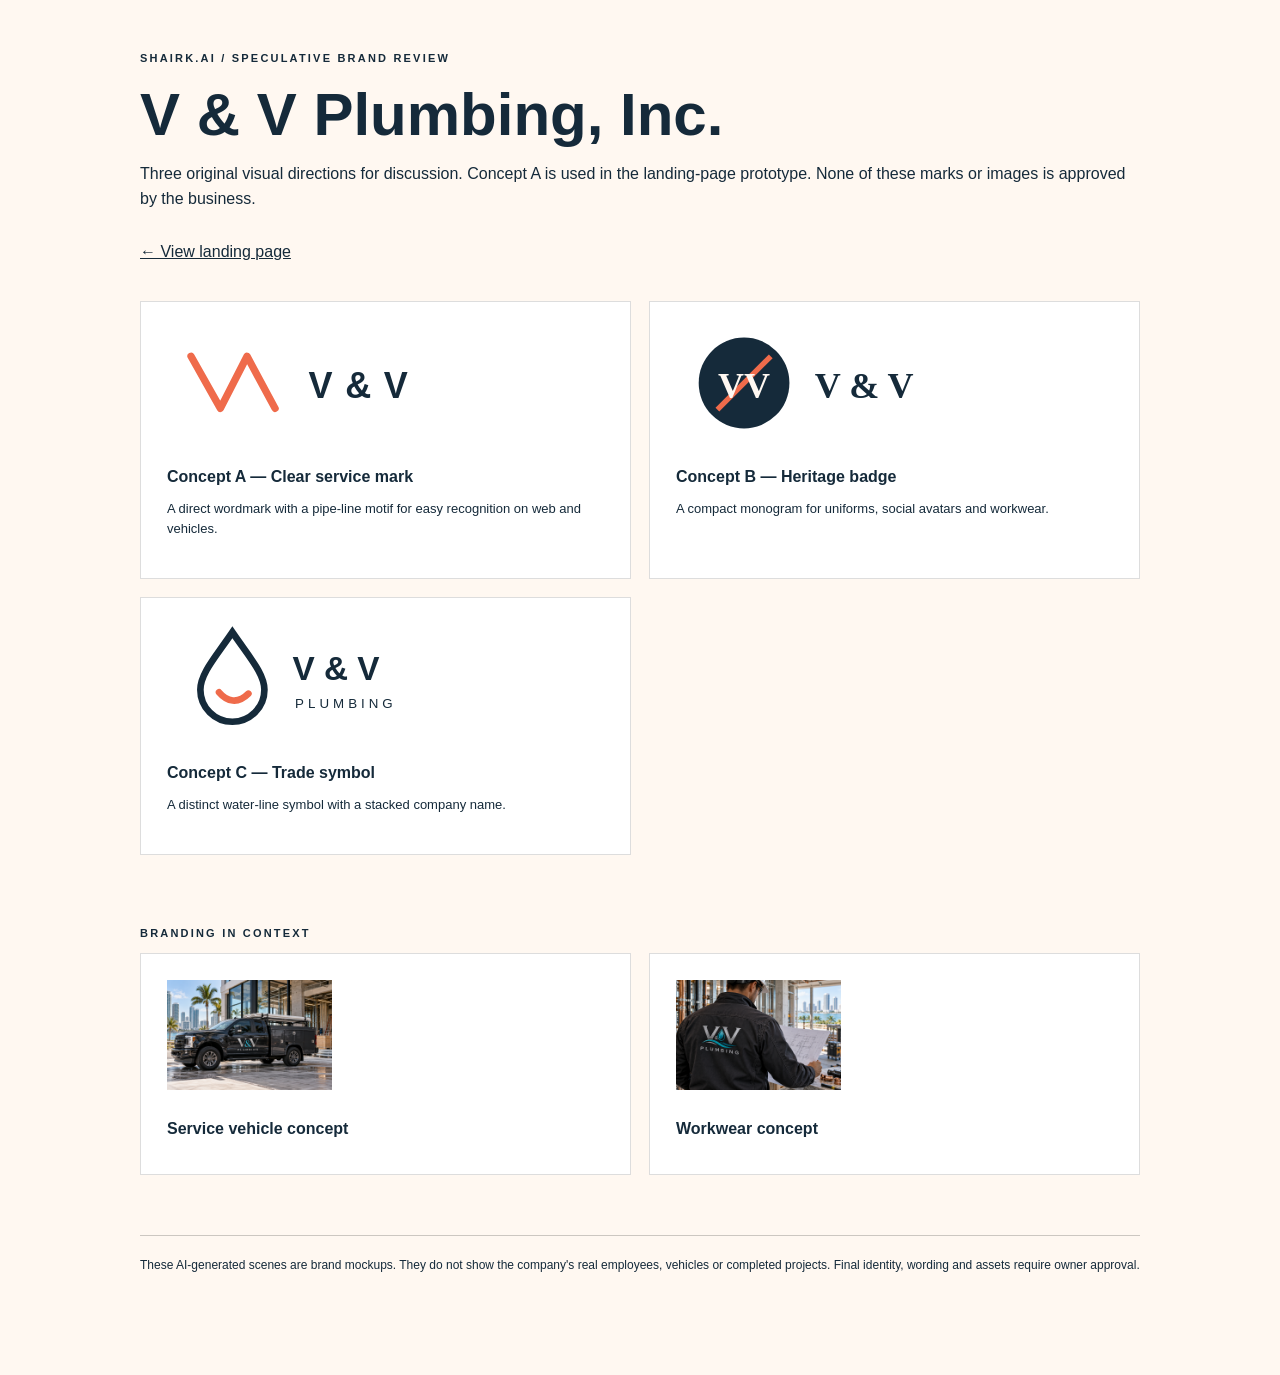
==== logo-review.html @ da131b24 "Polish brand directions and add logo review" ====
<!doctype html><html lang="en"><head><meta charset="utf-8"><meta name="viewport" content="width=device-width,initial-scale=1"><title>V &amp; V Plumbing, Inc. | Brand concept review</title><style>body{margin:0;background:#fff8f1;color:#152a3a;font-family:Arial,sans-serif}main{width:min(1000px,calc(100% - 36px));margin:50px auto 100px}.eyebrow{font-size:11px;letter-spacing:.2em;font-weight:bold}h1{font-size:clamp(34px,5vw,60px);line-height:1.05;margin:16px 0}p{line-height:1.55}a{color:inherit}.back{display:inline-block;margin:15px 0 40px}.grid{display:grid;grid-template-columns:1fr 1fr;gap:18px}.card{background:white;padding:26px;border:1px solid #0002}.card img{width:100%;height:110px;object-fit:contain;object-position:left}.card h2{font-size:16px;margin:26px 0 10px}.card p{font-size:13px}.concept-photo{width:100%;height:300px;object-fit:cover}.photos{margin-top:70px}.note{font-size:12px;border-top:1px solid #0003;padding-top:20px;margin-top:60px}@media(max-width:700px){.grid{grid-template-columns:1fr}}</style></head><body><main><p class="eyebrow">SHAIRK.AI / SPECULATIVE BRAND REVIEW</p><h1>V &amp; V Plumbing, Inc.</h1><p>Three original visual directions for discussion. Concept A is used in the landing-page prototype. None of these marks or images is approved by the business.</p><a class="back" href="/">← View landing page</a><div class="grid"><article class="card"><img src="assets/logo-concept-a.svg" alt="Clean professional wordmark"><h2>Concept A — Clear service mark</h2><p>A direct wordmark with a pipe-line motif for easy recognition on web and vehicles.</p></article><article class="card"><img src="assets/logo-concept-b.svg" alt="Monogram badge"><h2>Concept B — Heritage badge</h2><p>A compact monogram for uniforms, social avatars and workwear.</p></article><article class="card"><img src="assets/logo-concept-c.svg" alt="Water drop trade icon"><h2>Concept C — Trade symbol</h2><p>A distinct water-line symbol with a stacked company name.</p></article></div><div class="photos"><p class="eyebrow">BRANDING IN CONTEXT</p><div class="grid"><article class="card"><img class="concept-photo" src="assets/brand-vehicle.png" alt="Speculative branded service vehicle concept"><h2>Service vehicle concept</h2></article><article class="card"><img class="concept-photo" src="assets/brand-workwear.png" alt="Speculative branded workwear concept"><h2>Workwear concept</h2></article></div></div><p class="note">These AI-generated scenes are brand mockups. They do not show the company's real employees, vehicles or completed projects. Final identity, wording and assets require owner approval.</p></main></body></html>
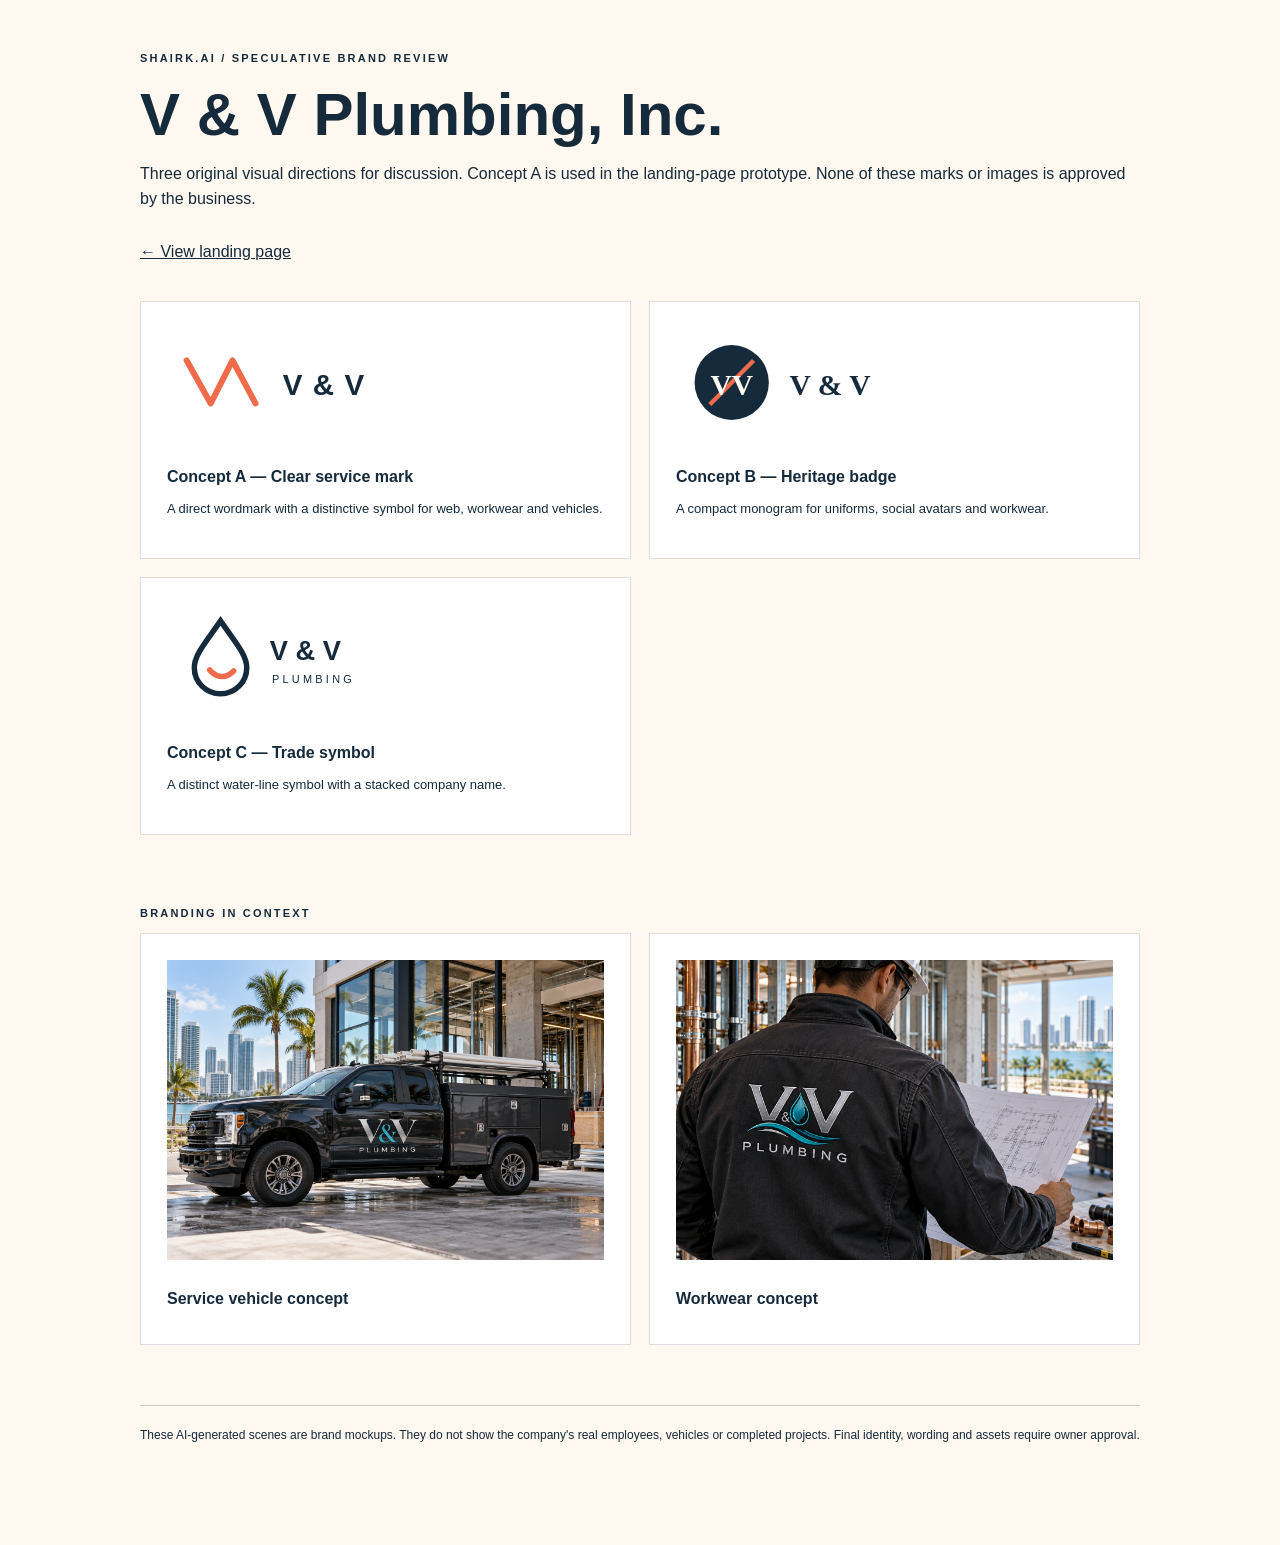
==== commit 563c0f2c: "Polish brand directions and add logo review" ====
--- a/logo-review.html
+++ b/logo-review.html
@@ -1 +1 @@
-<!doctype html><html lang="en"><head><meta charset="utf-8"><meta name="viewport" content="width=device-width,initial-scale=1"><title>V &amp; V Plumbing, Inc. | Brand concept review</title><style>body{margin:0;background:#fff8f1;color:#152a3a;font-family:Arial,sans-serif}main{width:min(1000px,calc(100% - 36px));margin:50px auto 100px}.eyebrow{font-size:11px;letter-spacing:.2em;font-weight:bold}h1{font-size:clamp(34px,5vw,60px);line-height:1.05;margin:16px 0}p{line-height:1.55}a{color:inherit}.back{display:inline-block;margin:15px 0 40px}.grid{display:grid;grid-template-columns:1fr 1fr;gap:18px}.card{background:white;padding:26px;border:1px solid #0002}.card img{width:100%;height:110px;object-fit:contain;object-position:left}.card h2{font-size:16px;margin:26px 0 10px}.card p{font-size:13px}.concept-photo{width:100%;height:300px;object-fit:cover}.photos{margin-top:70px}.note{font-size:12px;border-top:1px solid #0003;padding-top:20px;margin-top:60px}@media(max-width:700px){.grid{grid-template-columns:1fr}}</style></head><body><main><p class="eyebrow">SHAIRK.AI / SPECULATIVE BRAND REVIEW</p><h1>V &amp; V Plumbing, Inc.</h1><p>Three original visual directions for discussion. Concept A is used in the landing-page prototype. None of these marks or images is approved by the business.</p><a class="back" href="/">← View landing page</a><div class="grid"><article class="card"><img src="assets/logo-concept-a.svg" alt="Clean professional wordmark"><h2>Concept A — Clear service mark</h2><p>A direct wordmark with a pipe-line motif for easy recognition on web and vehicles.</p></article><article class="card"><img src="assets/logo-concept-b.svg" alt="Monogram badge"><h2>Concept B — Heritage badge</h2><p>A compact monogram for uniforms, social avatars and workwear.</p></article><article class="card"><img src="assets/logo-concept-c.svg" alt="Water drop trade icon"><h2>Concept C — Trade symbol</h2><p>A distinct water-line symbol with a stacked company name.</p></article></div><div class="photos"><p class="eyebrow">BRANDING IN CONTEXT</p><div class="grid"><article class="card"><img class="concept-photo" src="assets/brand-vehicle.png" alt="Speculative branded service vehicle concept"><h2>Service vehicle concept</h2></article><article class="card"><img class="concept-photo" src="assets/brand-workwear.png" alt="Speculative branded workwear concept"><h2>Workwear concept</h2></article></div></div><p class="note">These AI-generated scenes are brand mockups. They do not show the company's real employees, vehicles or completed projects. Final identity, wording and assets require owner approval.</p></main></body></html>+<!doctype html><html lang="en"><head><meta charset="utf-8"><meta name="viewport" content="width=device-width,initial-scale=1"><title>V &amp; V Plumbing, Inc. | Brand concept review</title><style>body{margin:0;background:#fff8f1;color:#152a3a;font-family:Arial,sans-serif}main{width:min(1000px,calc(100% - 36px));margin:50px auto 100px}.eyebrow{font-size:11px;letter-spacing:.2em;font-weight:bold}h1{font-size:clamp(34px,5vw,60px);line-height:1.05;margin:16px 0}p{line-height:1.55}a{color:inherit}.back{display:inline-block;margin:15px 0 40px}.grid{display:grid;grid-template-columns:1fr 1fr;gap:18px}.card{background:white;padding:26px;border:1px solid #0002}.card img{width:100%;height:110px;object-fit:contain;object-position:left}.card h2{font-size:16px;margin:26px 0 10px}.card p{font-size:13px}.card img.concept-photo{width:100%;height:300px;object-fit:cover}.photos{margin-top:70px}.note{font-size:12px;border-top:1px solid #0003;padding-top:20px;margin-top:60px}@media(max-width:700px){.grid{grid-template-columns:1fr}}</style></head><body><main><p class="eyebrow">SHAIRK.AI / SPECULATIVE BRAND REVIEW</p><h1>V &amp; V Plumbing, Inc.</h1><p>Three original visual directions for discussion. Concept A is used in the landing-page prototype. None of these marks or images is approved by the business.</p><a class="back" href="/">← View landing page</a><div class="grid"><article class="card"><img src="assets/logo-concept-a.svg" alt="Clean professional wordmark"><h2>Concept A — Clear service mark</h2><p>A direct wordmark with a distinctive symbol for web, workwear and vehicles.</p></article><article class="card"><img src="assets/logo-concept-b.svg" alt="Monogram badge"><h2>Concept B — Heritage badge</h2><p>A compact monogram for uniforms, social avatars and workwear.</p></article><article class="card"><img src="assets/logo-concept-c.svg" alt="Water drop trade icon"><h2>Concept C — Trade symbol</h2><p>A distinct water-line symbol with a stacked company name.</p></article></div><div class="photos"><p class="eyebrow">BRANDING IN CONTEXT</p><div class="grid"><article class="card"><img class="concept-photo" src="assets/brand-vehicle.png" alt="Speculative branded service vehicle concept"><h2>Service vehicle concept</h2></article><article class="card"><img class="concept-photo" src="assets/brand-workwear.png" alt="Speculative branded workwear concept"><h2>Workwear concept</h2></article></div></div><p class="note">These AI-generated scenes are brand mockups. They do not show the company's real employees, vehicles or completed projects. Final identity, wording and assets require owner approval.</p></main></body></html>
